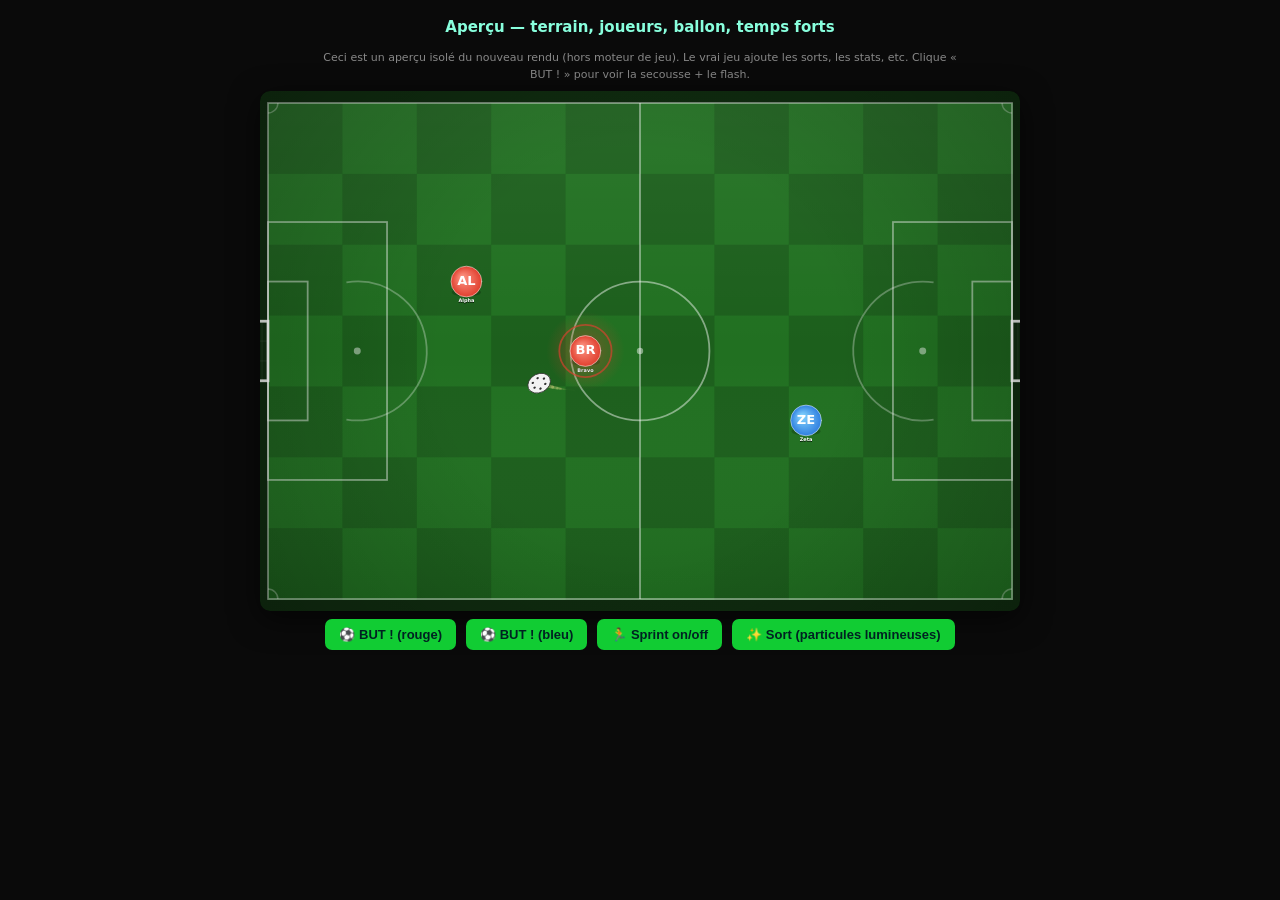
==== preview_visuals.html @ b35c81ca "Add files via upload" ====
<!DOCTYPE html>
<html lang="fr"><head><meta charset="utf-8"><title>Aperçu visuels Footsim</title>
<style>
  body{margin:0;background:#0a0a0a;font-family:system-ui,sans-serif;color:#ddd;display:flex;flex-direction:column;align-items:center;gap:8px;padding:12px}
  h1{font-size:15px;margin:6px 0;color:#8fd}
  #canvas-wrap{width:min(92vw,760px);height:min(62vw,520px);background:#000;border-radius:10px;overflow:hidden;box-shadow:0 8px 30px rgba(0,0,0,.6)}
  canvas{display:block}
  .row{display:flex;gap:10px;flex-wrap:wrap;justify-content:center}
  button{background:#1c3;border:none;color:#022;font-weight:700;padding:8px 14px;border-radius:7px;cursor:pointer;font-size:13px}
  button:hover{filter:brightness(1.1)}
  .hint{font-size:11px;color:#888;max-width:640px;text-align:center;line-height:1.5}
</style></head>
<body>
<h1>Aperçu — terrain, joueurs, ballon, temps forts</h1>
<div class="hint">Ceci est un aperçu isolé du nouveau rendu (hors moteur de jeu). Le vrai jeu ajoute les sorts, les stats, etc. Clique « BUT ! » pour voir la secousse + le flash.</div>
<div id="canvas-wrap"><canvas id="cvs"></canvas></div>
<div class="row">
  <button onclick="doGoal('#e0402f')">⚽ BUT ! (rouge)</button>
  <button onclick="doGoal('#2f7fe0')">⚽ BUT ! (bleu)</button>
  <button onclick="toggleSprint()">🏃 Sprint on/off</button>
  <button onclick="castSpell()">✨ Sort (particules lumineuses)</button>
</div>
<script>
// ─── Constantes terrain (7v7) ───
let WW=75,WH=50, PCX=WW/2,PCY=WH/2, GY1=PCY-3,GY2=PCY+3, PSX=9, PA_W=12,PA_H=26;
const LINE='rgba(255,255,255,.46)';
const cvs=document.getElementById('cvs'), ctx=cvs.getContext('2d');
let _s=1,_ox=0,_oy=0;
const wx=x=>x*_s+_ox, wy=y=>y*_s+_oy, ws=v=>v*_s;
let _pitchCache=null,_pitchW=0,_pitchH=0;
function resize(){const wrap=document.getElementById('canvas-wrap');cvs.width=wrap.offsetWidth;cvs.height=wrap.offsetHeight;
  const m=8,sx=(cvs.width-m*2)/WW,sy=(cvs.height-m*2)/WH;_s=Math.min(sx,sy);_ox=(cvs.width-WW*_s)/2;_oy=(cvs.height-WH*_s)/2;_pitchCache=null;}
function lighten(hex,amt){const r=parseInt(hex.slice(1,3),16),g=parseInt(hex.slice(3,5),16),b=parseInt(hex.slice(5,7),16);return`rgb(${Math.min(255,r+255*amt)},${Math.min(255,g+255*amt)},${Math.min(255,b+255*amt)})`;}

function _buildPitchCache(){
  const oc=document.createElement('canvas');oc.width=cvs.width;oc.height=cvs.height;const c=oc.getContext('2d');
  c.fillStyle='#0f2a0f';c.fillRect(0,0,oc.width,oc.height);
  const cols=10,rows=7,cw=WW/cols,chh=WH/rows;
  for(let ix=0;ix<cols;ix++)for(let iy=0;iy<rows;iy++){c.fillStyle=(ix+iy)%2===0?'#1c5f1c':'#217021';c.fillRect(wx(ix*cw),wy(iy*chh),ws(cw)+1,ws(chh)+1);}
  const lg=c.createLinearGradient(0,wy(0),0,wy(WH));lg.addColorStop(0,'rgba(255,255,255,.05)');lg.addColorStop(.5,'rgba(255,255,255,0)');lg.addColorStop(1,'rgba(0,0,0,.06)');
  c.fillStyle=lg;c.fillRect(wx(0),wy(0),ws(WW),ws(WH));
  c.save();c.strokeStyle=LINE;c.lineWidth=ws(.18);
  c.strokeRect(wx(0),wy(0),ws(WW),ws(WH));
  c.beginPath();c.moveTo(wx(PCX),wy(0));c.lineTo(wx(PCX),wy(WH));c.stroke();
  c.beginPath();c.arc(wx(PCX),wy(PCY),ws(7),0,Math.PI*2);c.stroke();
  c.beginPath();c.arc(wx(PCX),wy(PCY),ws(.32),0,Math.PI*2);c.fillStyle=LINE;c.fill();
  [[0,true],[WW,false]].forEach(([gx,left])=>{
    c.strokeStyle=LINE;c.lineWidth=ws(.18);
    c.strokeRect(wx(left?0:WW-PA_W),wy(PCY-PA_H/2),ws(PA_W),ws(PA_H));
    c.strokeRect(wx(left?0:WW-4),wy(PCY-7),ws(4),ws(14));
    c.save();c.strokeStyle='rgba(255,255,255,.82)';c.lineWidth=ws(.28);const gw=2.4,gh=GY2-GY1;
    c.strokeRect(left?wx(-gw):wx(WW),wy(GY1),ws(gw),ws(gh));
    c.strokeStyle='rgba(255,255,255,.12)';c.lineWidth=ws(.06);
    for(let k=0;k<=3;k++){const ny=GY1+(gh/3)*k;c.beginPath();c.moveTo(left?wx(-gw):wx(WW),wy(ny));c.lineTo(left?wx(0):wx(WW),wy(ny));c.stroke();}
    for(let k=0;k<=4;k++){const nx=(left?-gw:WW)+(gw/4)*k;c.beginPath();c.moveTo(wx(nx),wy(GY1));c.lineTo(wx(nx),wy(GY2));c.stroke();}
    c.restore();
    c.beginPath();c.arc(wx(left?PSX:WW-PSX),wy(PCY),ws(.35),0,Math.PI*2);c.fillStyle=LINE;c.fill();
    c.beginPath();c.arc(wx(left?PSX:WW-PSX),wy(PCY),ws(7),left?-Math.PI*.55:Math.PI*.45,left?Math.PI*.55:Math.PI*1.55);c.strokeStyle='rgba(255,255,255,.3)';c.stroke();
  });
  [[0,0,0,Math.PI/2],[WW,0,Math.PI/2,Math.PI],[0,WH,-Math.PI/2,0],[WW,WH,Math.PI,-Math.PI/2]].forEach(([cx,cy,a1,a2])=>{c.beginPath();c.arc(wx(cx),wy(cy),ws(1),a1,a2);c.strokeStyle='rgba(255,255,255,.3)';c.lineWidth=ws(.15);c.stroke();});
  c.restore();
  const cx0=oc.width/2,cy0=oc.height/2,rad=Math.max(oc.width,oc.height)*.75;
  const vg=c.createRadialGradient(cx0,cy0,rad*.35,cx0,cy0,rad);vg.addColorStop(0,'rgba(0,0,0,0)');vg.addColorStop(1,'rgba(0,0,0,.28)');
  c.fillStyle=vg;c.fillRect(0,0,oc.width,oc.height);
  _pitchCache=oc;_pitchW=oc.width;_pitchH=oc.height;
}
function drawPitch(){if(!_pitchCache||_pitchW!==cvs.width||_pitchH!==cvs.height)_buildPitchCache();ctx.drawImage(_pitchCache,0,0);}
function drawShadow(x,y,r){ctx.save();ctx.globalAlpha=.2;ctx.fillStyle='#000';ctx.beginPath();ctx.ellipse(wx(x),wy(y+r*.7),ws(r*.95),ws(r*.28),0,0,Math.PI*2);ctx.fill();ctx.restore();}

// ─── Démo joueurs + ballon ───
let sprint=true;
const players=[
  {x:20,y:18,col:'#e0402f',name:'Alpha',pos:'DC',hasBall:false,_trail:[]},
  {x:32,y:25,col:'#e0402f',name:'Bravo',pos:'MC',hasBall:true,_trail:[]},
  {x:48,y:32,col:'#2f7fe0',name:'Zeta',pos:'ATT',hasBall:false,_trail:[]},
];
const ball={x:32,y:25,vx:0,vy:0,trail:[],spin:0};
let t0=performance.now();

function drawPlayer(p){
  const px=wx(p.x),py=wy(p.y),r=ws(1.55);
  drawShadow(p.x,p.y,1.55);
  const runSpd=Math.hypot(p.vx||0,p.vy||0);
  if(!p._trail)p._trail=[];
  if(runSpd>2.2){p._trail.push({x:px,y:py});if(p._trail.length>6)p._trail.shift();}else if(p._trail.length)p._trail.shift();
  if(runSpd>4.2&&p._trail.length>1){ctx.save();for(let i=0;i<p._trail.length-1;i++){const tr=p._trail[i];ctx.globalAlpha=(i/p._trail.length)*.30;ctx.fillStyle=p.col;ctx.beginPath();ctx.arc(tr.x,tr.y,r*(.5+.5*i/p._trail.length),0,Math.PI*2);ctx.fill();}ctx.restore();}
  if(p.hasBall){ctx.save();const pulse=.5+.5*Math.sin(performance.now()/1000*4);const r2=r*(2.4+pulse*.5);const grd=ctx.createRadialGradient(px,py,r*.5,px,py,r2);grd.addColorStop(0,p.col+'55');grd.addColorStop(1,p.col+'00');ctx.fillStyle=grd;ctx.beginPath();ctx.arc(px,py,r2,0,Math.PI*2);ctx.fill();ctx.globalAlpha=.55+pulse*.35;ctx.strokeStyle=p.col;ctx.lineWidth=ws(.18);ctx.beginPath();ctx.arc(px,py,r*1.7,0,Math.PI*2);ctx.stroke();ctx.restore();}
  ctx.beginPath();ctx.arc(px,py,r,0,Math.PI*2);const bg=ctx.createRadialGradient(px-r*.3,py-r*.3,0,px,py,r);bg.addColorStop(0,lighten(p.col,.35));bg.addColorStop(1,p.col);ctx.fillStyle=bg;ctx.fill();ctx.strokeStyle='rgba(255,255,255,.5)';ctx.lineWidth=ws(.1);ctx.stroke();
  ctx.fillStyle='#fff';ctx.font=`800 ${r*.85}px system-ui`;ctx.textAlign='center';ctx.textBaseline='middle';ctx.fillText(p.name.slice(0,2).toUpperCase(),px,py);
  ctx.font=`700 ${ws(.5)}px system-ui`;ctx.fillStyle='rgba(0,0,0,.7)';ctx.textBaseline='top';ctx.fillText(p.name,px,py+r+ws(.2));ctx.fillStyle='#fff';ctx.fillText(p.name,px,py+r+ws(.16));
}
function drawBall(){
  const b=ball,bx=wx(b.x),by=wy(b.y),r=ws(1.0),spd=Math.hypot(b.vx,b.vy),fast=Math.min(1,spd/6);
  for(let i=1;i<b.trail.length;i++){const a=(i/b.trail.length)*(.35+fast*.4),lw=(i/b.trail.length)*ws(.4)*(1+fast*.8);ctx.beginPath();ctx.moveTo(wx(b.trail[i-1].x),wy(b.trail[i-1].y));ctx.lineTo(wx(b.trail[i].x),wy(b.trail[i].y));ctx.strokeStyle=fast>.4?`rgba(255,235,150,${a})`:`rgba(255,255,255,${a})`;ctx.lineWidth=lw;ctx.lineCap='round';ctx.stroke();}
  drawShadow(b.x,b.y,.75);const now=Date.now()*.001;ctx.save();ctx.translate(bx,by);
  if(fast>.25&&spd>.01){const ang=Math.atan2(b.vy,b.vx);ctx.rotate(ang);ctx.scale(1+fast*.35,1-fast*.12);ctx.rotate(-ang);}
  ctx.rotate(b.spin*.05+now);ctx.beginPath();ctx.arc(0,0,r,0,Math.PI*2);ctx.fillStyle='#f2f2f2';ctx.fill();ctx.strokeStyle='#2a2a2a';ctx.lineWidth=ws(.07);ctx.stroke();
  [[0,-r*.58],[r*.5,-r*.28],[-r*.5,-r*.28],[r*.5,r*.3],[-r*.5,r*.3],[0,r*.55]].forEach(([ox,oy])=>{ctx.fillStyle='#303030';ctx.beginPath();ctx.arc(ox,oy,ws(.11),0,Math.PI*2);ctx.fill();});
  ctx.restore();
}

// ─── Temps forts ───
let _shake={t:0,dur:0,mag:0};
function triggerShake(mag,dur){_shake={t:performance.now(),dur,mag};}
function _shakeOffset(){if(!_shake.dur)return{x:0,y:0};const el=performance.now()-_shake.t;if(el>=_shake.dur){_shake.dur=0;return{x:0,y:0};}const k=1-el/_shake.dur,amp=_shake.mag*8*k;return{x:(Math.random()*2-1)*amp,y:(Math.random()*2-1)*amp};}
let _flash={t:0,dur:0,peak:0,col:'#fff'};
function triggerFlash(col,peak,dur){_flash={t:performance.now(),dur,peak,col};}
function drawFlash(){if(!_flash.dur)return;const el=performance.now()-_flash.t;if(el>=_flash.dur){_flash.dur=0;return;}const k=1-el/_flash.dur;ctx.save();ctx.globalAlpha=_flash.peak*k;ctx.fillStyle=_flash.col;ctx.fillRect(0,0,cvs.width,cvs.height);ctx.restore();}
let goalLabel=null;
function doGoal(col){triggerShake(1,520);triggerFlash(col,.32,420);goalLabel={t:performance.now()};}

function toggleSprint(){sprint=!sprint;}

// ─── Particules lumineuses (aperçu du nouveau rendu de sorts) ───
let ptcl=[];
function castSpell(){
  const cx=PCX,cy=PCY,cols=['#8840e0','#d090ff','#f0c028','#00bcd4','#82b1ff'];
  for(let i=0;i<40;i++){const a=Math.random()*Math.PI*2,s=0.4+Math.random()*1.5;
    ptcl.push({x:cx,y:cy,vx:Math.cos(a)*s,vy:Math.sin(a)*s,l:60,m:60,col:cols[i%cols.length],sz:0.3+Math.random()*0.6});}
  for(let i=0;i<4;i++)ptcl.push({t:'ring',x:cx,y:cy,maxR:10,l:45,m:45,col:cols[i%cols.length]});
}
function drawParticles(){
  ptcl=ptcl.filter(p=>p.l>0);
  ptcl.forEach(p=>{
    const a=Math.max(0,p.l/p.m);p.l--;
    if(p.t==='ring'){const prog=1-a,curR=ws(p.maxR)*prog;ctx.save();ctx.globalCompositeOperation='lighter';ctx.globalAlpha=a*.9;ctx.strokeStyle=p.col;ctx.lineWidth=ws(.3)*(1-prog);ctx.beginPath();ctx.arc(wx(p.x),wy(p.y),curR,0,Math.PI*2);ctx.stroke();ctx.restore();return;}
    p.x+=p.vx*.3;p.y+=p.vy*.3;p.vx*=.96;p.vy*=.96;
    const gx=wx(p.x),gy=wy(p.y),sz=ws((p.sz||.3)*Math.sqrt(a));
    ctx.save();ctx.globalCompositeOperation='lighter';
    const glow=ctx.createRadialGradient(gx,gy,0,gx,gy,sz*2.6);glow.addColorStop(0,p.col);glow.addColorStop(.4,p.col+'88');glow.addColorStop(1,p.col+'00');
    ctx.globalAlpha=a*.55;ctx.fillStyle=glow;ctx.beginPath();ctx.arc(gx,gy,sz*2.6,0,Math.PI*2);ctx.fill();
    ctx.globalAlpha=a;ctx.fillStyle=p.col;ctx.beginPath();ctx.arc(gx,gy,sz,0,Math.PI*2);ctx.fill();
    ctx.restore();
  });
}

// ─── Anim ───
function loop(){
  requestAnimationFrame(loop);
  // Fait bouger Zeta pour montrer la traînée
  const z=players[2];
  if(sprint){z.vx=5.5;z.x+=0.12;if(z.x>68)z.x=8;}else{z.vx=0;}
  // Ballon qui oscille pour montrer trail+squash
  const now=performance.now()/1000;
  ball.vx=Math.cos(now*1.5)*5;ball.vy=Math.sin(now*1.5)*2;
  ball.x=32+Math.cos(now*1.5)*8;ball.y=25+Math.sin(now*1.5)*4;
  ball.trail.push({x:ball.x,y:ball.y});if(ball.trail.length>12)ball.trail.shift();ball.spin+=.4;
  ctx.clearRect(0,0,cvs.width,cvs.height);
  drawPitch();
  const sh=_shakeOffset(),shaking=(sh.x||sh.y);
  if(shaking){ctx.save();ctx.translate(sh.x,sh.y);}
  players.forEach(drawPlayer);
  drawBall();
  drawParticles();
  if(goalLabel){const el=performance.now()-goalLabel.t;if(el<1400){ctx.save();ctx.globalAlpha=Math.max(0,1-el/1400);ctx.fillStyle='#f0c028';ctx.font=`900 ${ws(5)}px system-ui`;ctx.textAlign='center';ctx.textBaseline='middle';ctx.fillText('BUT !',wx(PCX),wy(PCY-4));ctx.restore();}else goalLabel=null;}
  if(shaking)ctx.restore();
  drawFlash();
}
window.addEventListener('resize',resize);
resize();loop();
</script>
</body></html>
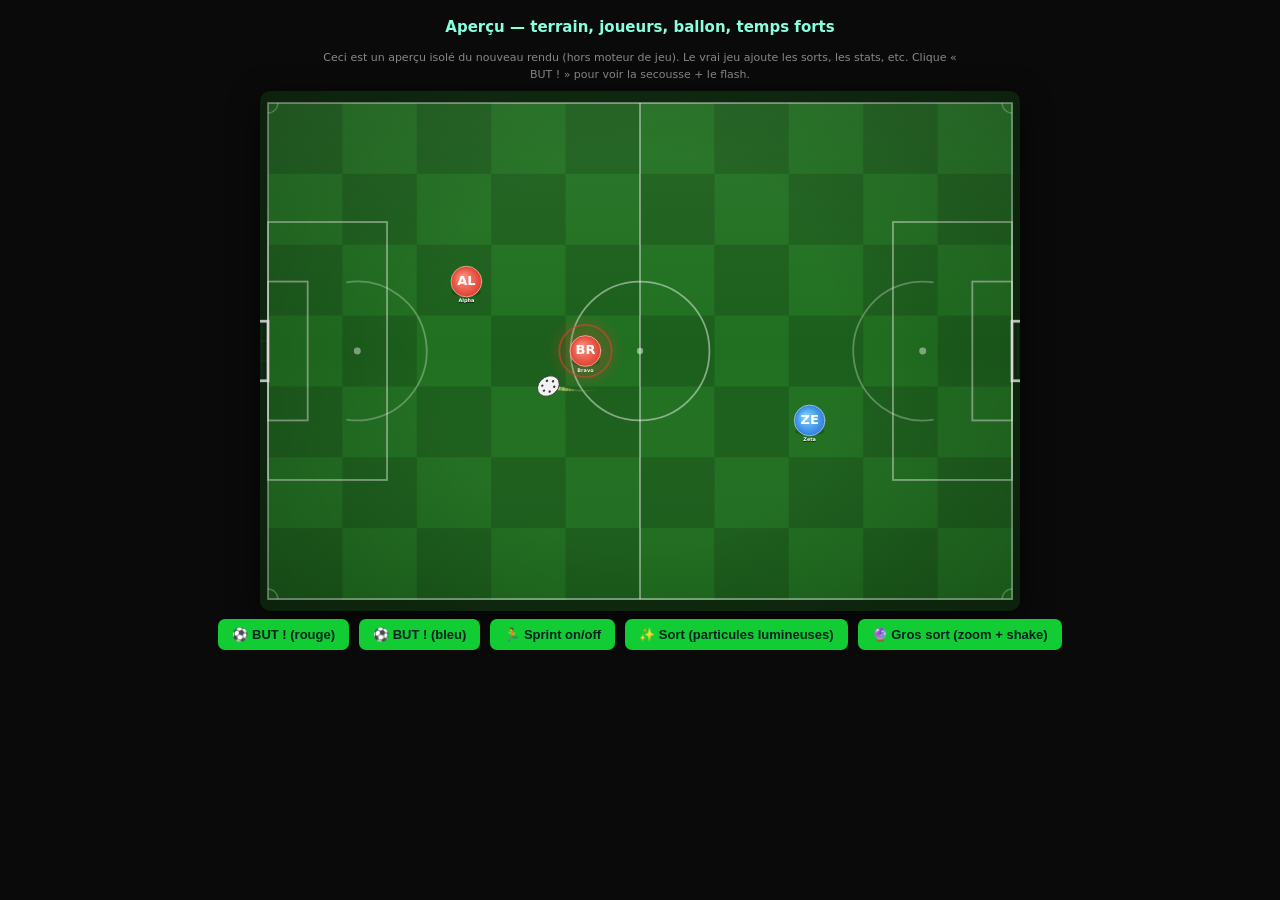
==== commit 57e373f4: "Add files via upload" ====
--- a/preview_visuals.html
+++ b/preview_visuals.html
@@ -19,6 +19,7 @@
   <button onclick="doGoal('#2f7fe0')">⚽ BUT ! (bleu)</button>
   <button onclick="toggleSprint()">🏃 Sprint on/off</button>
   <button onclick="castSpell()">✨ Sort (particules lumineuses)</button>
+  <button onclick="bigSpell()">🔮 Gros sort (zoom + shake)</button>
 </div>
 <script>
 // ─── Constantes terrain (7v7) ───
@@ -107,7 +108,15 @@
 function triggerFlash(col,peak,dur){_flash={t:performance.now(),dur,peak,col};}
 function drawFlash(){if(!_flash.dur)return;const el=performance.now()-_flash.t;if(el>=_flash.dur){_flash.dur=0;return;}const k=1-el/_flash.dur;ctx.save();ctx.globalAlpha=_flash.peak*k;ctx.fillStyle=_flash.col;ctx.fillRect(0,0,cvs.width,cvs.height);ctx.restore();}
 let goalLabel=null;
-function doGoal(col){triggerShake(1,520);triggerFlash(col,.32,420);goalLabel={t:performance.now()};}
+function doGoal(col){triggerShake(1.8,520);triggerFlash(col,.32,420);goalLabel={t:performance.now()};}
+
+// ─── Zoom caméra (aperçu) ───
+let _zoom=null;
+function _ease(t){return t<.5?2*t*t:1-Math.pow(-2*t+2,2)/2;}
+function triggerZoom(worldX,worldY,o){o=o||{};_zoom={t0:performance.now(),inMs:o.inMs||220,holdMs:o.holdMs||260,outMs:o.outMs||340,scale:o.scale||1.55,wx:worldX,wy:worldY};}
+function _zoomState(){if(!_zoom)return null;const el=performance.now()-_zoom.t0,total=_zoom.inMs+_zoom.holdMs+_zoom.outMs;if(el>=total){_zoom=null;return null;}let f;if(el<_zoom.inMs)f=_ease(el/_zoom.inMs);else if(el<_zoom.inMs+_zoom.holdMs)f=1;else f=1-_ease((el-_zoom.inMs-_zoom.holdMs)/_zoom.outMs);return{scale:1+(_zoom.scale-1)*f,cx:wx(_zoom.wx),cy:wy(_zoom.wy)};}
+function bigSpell(){const z=players[2];triggerZoom(z.x,z.y,{scale:1.6,inMs:220,holdMs:260,outMs:340});triggerShake(2.4,300);
+  const cols=['#8840e0','#d090ff','#f0c028'];for(let i=0;i<40;i++){const a=Math.random()*Math.PI*2,s=.4+Math.random()*1.5;ptcl.push({x:z.x,y:z.y,vx:Math.cos(a)*s,vy:Math.sin(a)*s,l:60,m:60,col:cols[i%3],sz:.3+Math.random()*.6});}}
 
 function toggleSprint(){sprint=!sprint;}
 
@@ -146,14 +155,17 @@
   ball.x=32+Math.cos(now*1.5)*8;ball.y=25+Math.sin(now*1.5)*4;
   ball.trail.push({x:ball.x,y:ball.y});if(ball.trail.length>12)ball.trail.shift();ball.spin+=.4;
   ctx.clearRect(0,0,cvs.width,cvs.height);
+  const zm=_zoomState(),zooming=!!zm;
+  if(zooming){ctx.save();ctx.translate(zm.cx,zm.cy);ctx.scale(zm.scale,zm.scale);ctx.translate(-zm.cx,-zm.cy);}
   drawPitch();
   const sh=_shakeOffset(),shaking=(sh.x||sh.y);
   if(shaking){ctx.save();ctx.translate(sh.x,sh.y);}
   players.forEach(drawPlayer);
   drawBall();
   drawParticles();
+  if(shaking)ctx.restore();
+  if(zooming)ctx.restore();
   if(goalLabel){const el=performance.now()-goalLabel.t;if(el<1400){ctx.save();ctx.globalAlpha=Math.max(0,1-el/1400);ctx.fillStyle='#f0c028';ctx.font=`900 ${ws(5)}px system-ui`;ctx.textAlign='center';ctx.textBaseline='middle';ctx.fillText('BUT !',wx(PCX),wy(PCY-4));ctx.restore();}else goalLabel=null;}
-  if(shaking)ctx.restore();
   drawFlash();
 }
 window.addEventListener('resize',resize);
